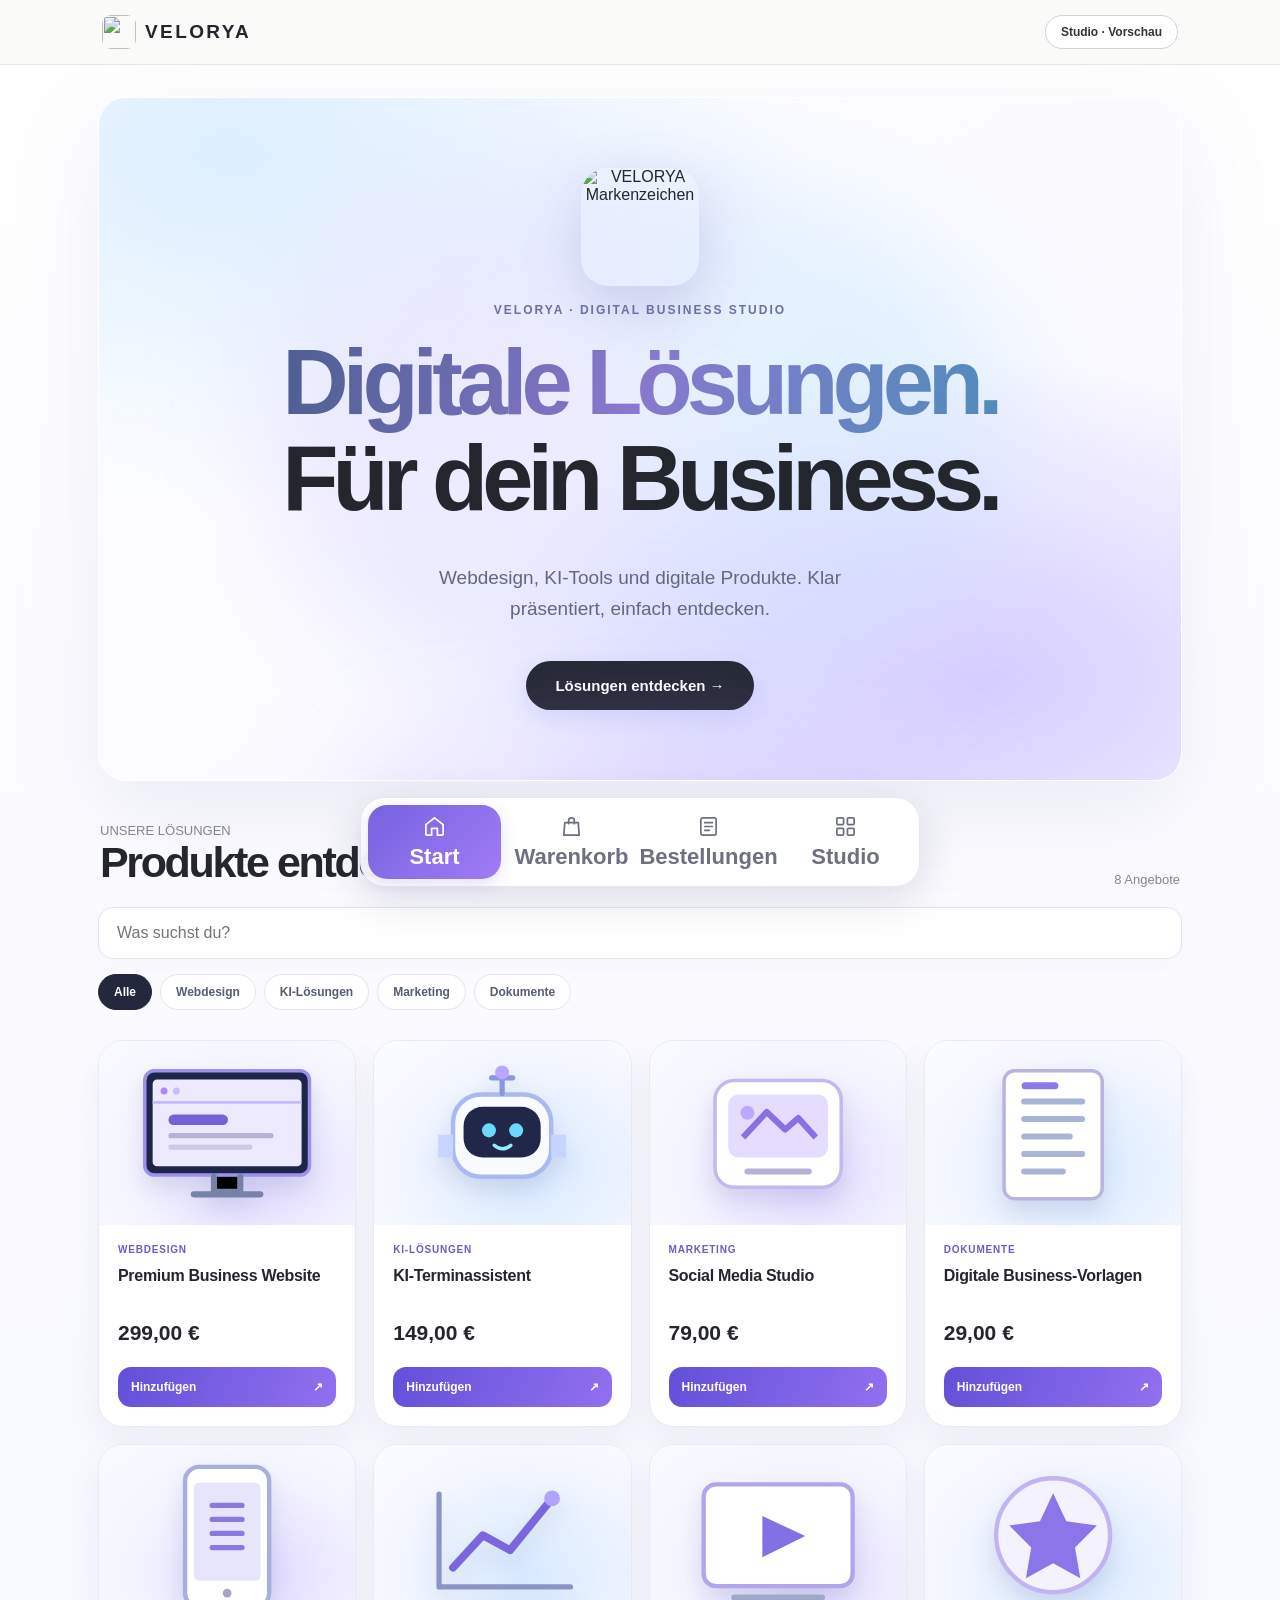
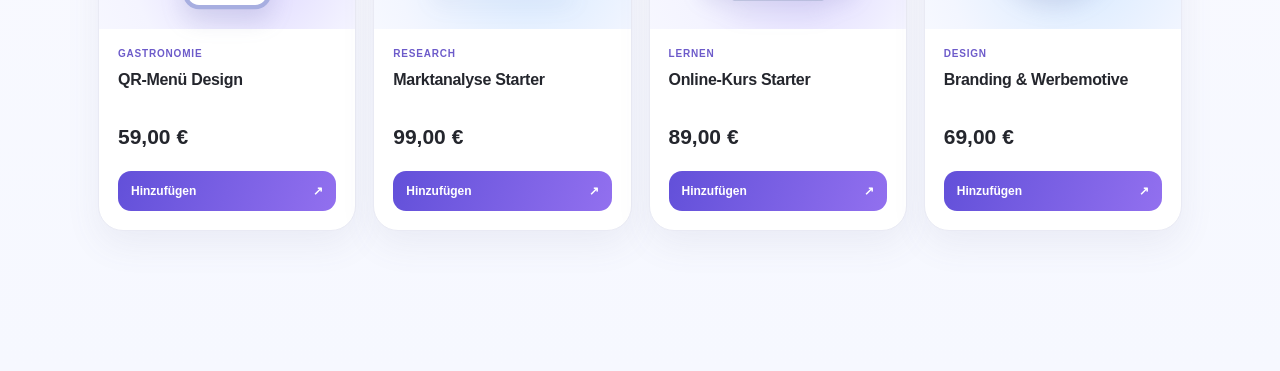
==== velorya-clear/index.html @ 8ffad07c "Publish clean and organized VELORYA preview" ====
<!doctype html><html lang="de"><head><meta charset="utf-8"><meta name="viewport" content="width=device-width,initial-scale=1,viewport-fit=cover"><meta name="theme-color" content="#fafaf8"><title>VELORYA — Clear Edition</title><style>:root{font-family:-apple-system,BlinkMacSystemFont,"SF Pro Display","Segoe UI",sans-serif;color:#1d1d1f;background:#fff}*{box-sizing:border-box}html{scroll-behavior:smooth}body{margin:0;background:#fff}button,input{font:inherit}button{cursor:pointer}header{position:sticky;top:0;background:#ffffffdc;backdrop-filter:saturate(180%) blur(20px);z-index:5;border-bottom:1px solid #0000000b}.top{max-width:1120px;margin:auto;padding:15px 22px;display:flex;align-items:center;justify-content:space-between}.brand{font-weight:750;font-size:19px;letter-spacing:2px}.brand b{color:#1d1d1f}.pill{border:1px solid #d2d2d7;background:#fff;color:#333;border-radius:100px;padding:9px 15px;font-size:12px;font-weight:650}main{max-width:1120px;margin:auto;padding:20px 18px 120px}.hero{position:relative;overflow:hidden;background:radial-gradient(ellipse at 70% 105%,#6655b6 0,#1d244a 30%,transparent 65%),linear-gradient(145deg,#07080f,#11182b);border-radius:28px;color:#fff;padding:60px 30px;margin:12px 0 42px;min-height:390px;display:flex;flex-direction:column;align-items:center;justify-content:center;text-align:center}.hero:after{content:"";position:absolute;width:80%;height:110px;bottom:-85px;border-radius:50%;background:#a49cff;filter:blur(60px);opacity:.55}.eyebrow{font-size:12px;letter-spacing:2px;font-weight:650;color:#b9b8ff}.hero h1{font-size:clamp(41px,7vw,76px);letter-spacing:-3px;line-height:1.05;margin:18px 0;max-width:780px;font-weight:750}.hero h1 em{font-style:normal;color:#e2e4ff}.hero p{color:#c5c8d4;max-width:540px;line-height:1.6;font-size:16px}.cta{background:#f5f5f7;color:#1d1d1f;border:0;padding:14px 24px;border-radius:100px;font-weight:650;width:max-content;margin-top:18px}.section{display:flex;align-items:end;justify-content:space-between;margin:32px 2px 20px}.section h2{font-size:clamp(25px,4vw,36px);letter-spacing:-1.2px;margin:0}.muted{color:#86868b;font-size:13px}.grid{display:grid;grid-template-columns:repeat(2,minmax(0,1fr));gap:16px}.product{background:#f5f5f7;border:1px solid #eeeef0;border-radius:22px;overflow:hidden;transition:transform .2s}.product:hover{transform:translateY(-3px)}.art{height:155px;display:grid;place-items:center;font-size:62px;background:radial-gradient(circle at 50% 90%,#dcdaf7,#f5f5f7 65%)}.product:nth-child(2n) .art{background:radial-gradient(circle at 50% 90%,#d9e9f9,#f5f5f7 65%)}.product .inside{padding:17px}.tag{color:#6e6e73;font-size:10px;font-weight:700;text-transform:uppercase;letter-spacing:1px}.product h3{font-size:16px;line-height:1.35;min-height:44px;margin:10px 0}.price{font-size:21px;font-weight:750;margin:14px 0}.buy{border:0;background:#0071e3;color:white;border-radius:100px;padding:12px;width:100%;font-size:12px;font-weight:650}.nav{position:fixed;bottom:0;left:0;right:0;background:#fffffff0;backdrop-filter:blur(20px);border-top:1px solid #e5e5e7;display:flex;justify-content:space-around;padding:11px 5px calc(11px + env(safe-area-inset-bottom));z-index:10}.nav button{border:0;background:transparent;color:#86868b;display:flex;flex-direction:column;align-items:center;gap:5px;font-size:11px;font-weight:650;min-width:66px}.nav button.active{color:#0071e3}.nav span{font-size:22px}.panel{background:#f5f5f7;border:1px solid #eee;border-radius:22px;padding:21px;margin-bottom:15px}.panel h2{margin:0 0 12px;font-size:22px}.statgrid{display:grid;grid-template-columns:1fr 1fr;gap:12px}.stat{background:#fff;padding:18px;border-radius:17px}.stat strong{display:block;font-size:25px;margin-top:12px}.stat small{color:#86868b}.notice{background:#fff7e8;border:1px solid #f1dda6;padding:15px;border-radius:15px;color:#795817;font-size:13px;line-height:1.6;margin:14px 0}.line{display:flex;justify-content:space-between;align-items:center;gap:10px;border-bottom:1px solid #dedee1;padding:15px 0}.line:last-child{border:0}.search{background:#f5f5f7;color:#1d1d1f;border:1px solid #e5e5e7;padding:16px 18px;border-radius:15px;width:100%;margin:0 0 18px;outline:none}.search:focus{border-color:#0071e3}.empty{text-align:center;color:#86868b;padding:45px 10px}.qty{background:#e5e5ea;padding:8px 12px;border-radius:10px;border:0}.checkout{background:#0071e3;color:#fff;border:0;padding:16px;border-radius:100px;width:100%;font-weight:700}.small{font-size:12px;color:#86868b;line-height:1.6}@media(min-width:700px){.grid{grid-template-columns:repeat(4,1fr)}.art{height:190px}.hero{padding:70px}.nav{max-width:600px;left:50%;transform:translateX(-50%);border-radius:22px 22px 0 0}}
.brand{display:flex;align-items:center;gap:9px;letter-spacing:2.4px}.brand img{border-radius:9px}.hero-mark{width:82px;height:82px;object-fit:contain;border-radius:20px;margin-bottom:17px;box-shadow:0 15px 50px #7665cc55}.hero{min-height:460px}.hero h1{font-weight:700}.product{box-shadow:0 6px 25px #11111108}.product .inside{padding:19px}.buy:hover,.checkout:hover{background:#005bb5}@media(min-width:700px){.hero-mark{width:100px;height:100px}}

/* VELORYA light porcelain palette */
:root{color:#24262d;background:#fafaf8}body{background:#fafaf8}header{background:#fafaf8e8;border-bottom-color:#e7e8ed}.hero{background:radial-gradient(ellipse at 85% 88%,#dcd5f5 0%,transparent 47%),radial-gradient(ellipse at 10% 0%,#e5e9f5,transparent 58%),linear-gradient(135deg,#f8f9fc,#eef1f8);color:#24262d;border:1px solid #e7e9f0;box-shadow:0 14px 45px #4050700c}.hero:after{background:#b5a5eb;opacity:.2}.hero h1 em{color:#4a5c90}.hero p{color:#626979}.eyebrow{color:#6b70a0}.cta{background:#4778d8;color:white;box-shadow:0 8px 22px #4778d822}.product{background:#f0f2f5;border-color:#e9ebf0}.art{background:radial-gradient(circle at 50% 85%,#dcd5f5,#f0f2f5 70%)}.product:nth-child(2n) .art{background:radial-gradient(circle at 50% 85%,#dce8f9,#f0f2f5 70%)}.buy,.checkout{background:#4778d8}.buy:hover,.checkout:hover{background:#3262bf}.search,.panel{background:#f0f2f5}.nav{background:#fafaf8f0}.nav button.active{color:#4778d8}.hero-mark{box-shadow:0 12px 32px #7e8bb522}

/* VELORYA cinematic light experience */
body{background:linear-gradient(180deg,#fff 0%,#fafaff 52%,#f6f8ff 100%)}
.hero{min-height:580px;isolation:isolate;background:radial-gradient(ellipse 65% 65% at 82% 85%,#c6b9ffb0 0%,transparent 72%),radial-gradient(ellipse 70% 70% at 12% 8%,#dceeff 0%,transparent 75%),linear-gradient(140deg,#fff,#f7f7ff);box-shadow:0 28px 90px #8184b122;border:1px solid #fff;position:relative}
.hero:before{content:"";position:absolute;inset:9% 15%;border-radius:50%;background:conic-gradient(from 180deg,#c2caff55,#e6ddff88,#c7e8ff77,#c2caff55);filter:blur(55px);animation:aurora 14s ease-in-out infinite alternate;z-index:-1}
.hero:after{content:"";width:58%;height:140px;bottom:-96px;left:21%;background:#b3a3ff;opacity:.28;filter:blur(58px)}
.hero-mark{width:118px;height:118px;border-radius:27px;box-shadow:0 20px 55px #7776b744;animation:floatMark 6s ease-in-out infinite}
.hero h1{font-size:clamp(44px,8.5vw,92px);letter-spacing:-.065em;line-height:1.04;max-width:900px;animation:riseIn .9s ease both}
.hero h1 em{background:linear-gradient(105deg,#4d5e91,#8978cf,#508cbb);background-clip:text;-webkit-background-clip:text;color:transparent}
.hero p{font-size:clamp(15px,2.2vw,19px);max-width:590px}
.hero .cta{padding:16px 29px;font-size:15px;background:#242733;color:#fff;transition:transform .2s,box-shadow .2s}
.hero .cta:hover{transform:translateY(-3px);box-shadow:0 14px 35px #2225}
.product{background:#fff;border:1px solid #edf0f6;box-shadow:0 14px 45px #3540660c;transition:transform .3s,box-shadow .3s}
.product:hover{transform:translateY(-7px);box-shadow:0 22px 60px #3540661b}
.art{height:180px;background:radial-gradient(circle at 50% 70%,#dcd7fb,#f7f8fc 68%);font-size:68px}
.product:nth-child(2n) .art{background:radial-gradient(circle at 50% 70%,#d5eaff,#f7f8fc 68%)}
.section h2{font-size:clamp(29px,4.5vw,43px);letter-spacing:-.055em}
@keyframes floatMark{0%,100%{transform:translateY(0)}50%{transform:translateY(-12px)}}@keyframes aurora{from{transform:translate(-4%,-3%) scale(.9)}to{transform:translate(5%,4%) scale(1.12)}}@keyframes riseIn{from{opacity:0;transform:translateY(18px)}to{opacity:1;transform:translateY(0)}}
@media(max-width:600px){.hero{min-height:565px;padding:48px 24px}.hero-mark{width:100px;height:100px}.hero h1{font-size:clamp(40px,10vw,59px)}.art{height:150px}}
@media(prefers-reduced-motion:reduce){.hero:before,.hero-mark,.hero h1{animation:none}html{scroll-behavior:auto}}

/* Floating iOS-inspired bottom navigation */
.nav{position:fixed;bottom:calc(13px + env(safe-area-inset-bottom));left:14px;right:14px;width:auto;max-width:560px;margin:auto;transform:none;padding:7px;display:grid;grid-template-columns:repeat(4,minmax(0,1fr));gap:4px;background:#ffffffef;border:1px solid #e8e8f2;border-radius:25px;box-shadow:0 12px 45px #26214b24;backdrop-filter:blur(22px) saturate(180%);-webkit-backdrop-filter:blur(22px) saturate(180%)}.nav button{position:relative;min-width:0;padding:10px 3px 9px;border-radius:19px;gap:5px;color:#6c7181;font-size:10px;line-height:1.2;font-weight:600;transition:background .2s,color .2s,transform .2s}.nav button.active{background:linear-gradient(135deg,#7662df,#a17cf5);color:#fff;box-shadow:0 5px 15px #7b63da30}.nav button:active{transform:scale(.96)}.nav-icon{position:relative;display:flex;align-items:center;justify-content:center;width:24px;height:24px;font-size:inherit}.nav-icon svg{display:block;width:23px;height:23px;fill:none;stroke:currentColor;stroke-width:1.8;stroke-linecap:round;stroke-linejoin:round}.nav-label{font-size:10px}.nav-dot{position:absolute;top:-4px;right:-6px;width:8px;height:8px;border-radius:50%;background:#8065ea;border:2px solid white}.nav button.active .nav-dot{background:#fff;border-color:#8268e7}main{padding-bottom:140px}@media(min-width:700px){.nav{left:50%;right:auto;width:min(560px,calc(100% - 28px));transform:translateX(-50%);border-radius:25px}}

/* Product gallery redesign */
.grid{gap:17px}.product{overflow:hidden;background:#fff;border:1px solid #e9eaf4;border-radius:25px;box-shadow:0 14px 35px #5e628515}.art{height:184px;display:flex;align-items:center;justify-content:center;background:radial-gradient(ellipse at 60% 70%,#ded7ff 0%,#f4f4ff 55%,#f9faff 100%)}.product:nth-child(2n) .art{background:radial-gradient(ellipse at 60% 70%,#d8eaff 0%,#f3f6ff 60%,#fbfcff 100%)}.art svg{display:block;width:100%;height:100%;max-width:260px;filter:drop-shadow(0 12px 11px #5d60972a);transition:transform .35s ease}.product:hover .art svg{transform:translateY(-5px) scale(1.035)}.product .inside{padding:19px}.product .tag{font-size:10px;color:#6d5bca;font-weight:750;letter-spacing:.8px}.product h3{font-size:16px;line-height:1.35;min-height:46px;letter-spacing:-.3px}.product .price{font-size:21px;margin:14px 0}.product .buy{background:linear-gradient(110deg,#6250d9,#9270ef);border-radius:13px;font-size:12px;padding:13px;display:flex;align-items:center;justify-content:space-between}.product .buy:hover{background:linear-gradient(110deg,#5240c7,#805be2)}@media(max-width:420px){.grid{gap:12px}.art{height:148px}.product .inside{padding:14px}.product h3{font-size:14px;min-height:42px}.product .price{font-size:19px}}

/* Clean discovery layout */
.hero{min-height:470px}.hero h1{max-width:760px}.hero p{max-width:470px}.section{margin-top:40px}.catalog-tools{margin:0 0 22px}.search{display:block;margin-bottom:13px;background:#fff;border:1px solid #e2e6ee;box-shadow:0 5px 20px #33446608}.filters{display:flex;align-items:center;gap:8px;overflow-x:auto;scrollbar-width:none;padding:2px 0 8px}.filters::-webkit-scrollbar{display:none}.filter{flex:0 0 auto;border:1px solid #e2e5ee;border-radius:100px;background:#fff;color:#555e70;padding:10px 15px;font-size:12px;font-weight:650}.filter.selected{background:#24283c;color:#fff;border-color:#24283c}.product .inside{display:flex;flex-direction:column;min-height:190px}.product .price{margin-top:auto}.product .buy{margin-top:8px}.grid{align-items:stretch}#catalog{scroll-margin-top:95px}@media(max-width:600px){.hero{min-height:425px;padding:40px 22px}.hero h1{font-size:clamp(37px,9vw,53px)}.hero-mark{width:77px;height:77px}.section h2{font-size:28px}.product .inside{min-height:187px}}
</style></head><body><div id="app"></div><script>const productArt={
1:'<rect x="26" y="34" width="188" height="119" rx="11" fill="#1d2548" stroke="#9d91ed" stroke-width="4"/><rect x="35" y="44" width="170" height="99" rx="5" fill="#ede9ff"/><path d="M35 70h170" stroke="#c7bafc" stroke-width="3"/><circle cx="48" cy="57" r="4" fill="#aa8bf6"/><circle cx="62" cy="57" r="4" fill="#c8bbf9"/><rect x="53" y="84" width="68" height="12" rx="6" fill="#7662d8"/><rect x="53" y="105" width="120" height="6" rx="3" fill="#b6b4d5"/><rect x="53" y="118" width="96" height="6" rx="3" fill="#cbc9e5"/><path d="M105 155v17h30v-17M82 175h76" stroke="#7782a9" stroke-width="7" stroke-linecap="round"/>',
2:'<rect x="64" y="61" width="112" height="94" rx="32" fill="#f9fbff" stroke="#aab9f4" stroke-width="5"/><rect x="76" y="75" width="88" height="58" rx="22" fill="#202748"/><circle cx="105" cy="102" r="8" fill="#6ad8ff"/><circle cx="136" cy="102" r="8" fill="#6ad8ff"/><path d="M111 119q9 8 19 0" stroke="#9ae9ff" stroke-width="4" fill="none" stroke-linecap="round"/><path d="M120 60V43M108 42h24" stroke="#8799d8" stroke-width="6" stroke-linecap="round"/><circle cx="120" cy="36" r="8" fill="#bba6ff"/><path d="M64 107H47v26h17M176 107h17v26h-17" fill="#c7d4ff"/>',
3:'<rect x="48" y="45" width="144" height="122" rx="22" fill="#fff" stroke="#c4b8f2" stroke-width="4"/><rect x="63" y="61" width="114" height="72" rx="12" fill="#e4ddff"/><path d="m80 110 27-29 21 20 15-13 20 22" stroke="#8971e5" stroke-width="7" fill="none" stroke-linejoin="round"/><circle cx="85" cy="82" r="8" fill="#bca9ff"/><path d="M85 149h70" stroke="#b7b0d7" stroke-width="7" stroke-linecap="round"/>',
4:'<rect x="64" y="34" width="112" height="146" rx="12" fill="#fff" stroke="#b9b4df" stroke-width="4"/><path d="M87 69h66M87 89h66M87 109h52M87 129h66M87 149h44" stroke="#a9b5d6" stroke-width="7" stroke-linecap="round"/><rect x="84" y="47" width="42" height="8" rx="4" fill="#8c7ae7"/>',
5:'<rect x="72" y="25" width="96" height="160" rx="16" fill="#fff" stroke="#a7aee0" stroke-width="5"/><rect x="82" y="43" width="76" height="112" rx="6" fill="#e7e5fb"/><path d="M103 69h34M103 85h34M103 101h34M103 117h34" stroke="#8b79dd" stroke-width="6" stroke-linecap="round"/><circle cx="120" cy="169" r="5" fill="#a5a5c8"/>',
6:'<path d="M48 162V56M48 162h150" stroke="#8b94c2" stroke-width="6" stroke-linecap="round"/><path d="m64 140 34-37 31 17 48-59" stroke="#7c66df" stroke-width="9" fill="none" stroke-linecap="round" stroke-linejoin="round"/><circle cx="177" cy="61" r="9" fill="#b1a2ff"/>',
7:'<rect x="35" y="45" width="170" height="116" rx="14" fill="#fff" stroke="#b1a6eb" stroke-width="5"/><path d="m102 81 49 23-49 24z" fill="#8270e5"/><path d="M70 174h100" stroke="#9ea9c8" stroke-width="7" stroke-linecap="round"/>',
8:'<circle cx="120" cy="103" r="65" fill="#f5f2ff" stroke="#c2b3f2" stroke-width="5"/><path d="m120 55 15 32 35 5-25 25 6 35-31-17-31 17 6-35-25-25 35-5z" fill="#8b76e9"/>'
};function artFor(id){return '<svg viewBox="0 0 240 210" role="img" aria-label="Illustration" xmlns="http://www.w3.org/2000/svg">'+productArt[id]+'</svg>'}
const products=[{id:1,name:'Premium Business Website',cat:'Webdesign',price:299,icon:'🌐',desc:'Modernes Website-Konzept mit mobiloptimiertem Design.'},{id:2,name:'KI-Terminassistent',cat:'KI-Lösungen',price:149,icon:'🤖',desc:'Konzept für einen intelligenten Terminservice.'},{id:3,name:'Social Media Studio',cat:'Marketing',price:79,icon:'✨',desc:'Content-Paket für professionelle Social-Media-Auftritte.'},{id:4,name:'Digitale Business-Vorlagen',cat:'Dokumente',price:29,icon:'📄',desc:'Vorlagen für Geschäftsabläufe und Planung.'},{id:5,name:'QR-Menü Design',cat:'Gastronomie',price:59,icon:'🍽️',desc:'Digitales Menü-Konzept für Restaurants.'},{id:6,name:'Marktanalyse Starter',cat:'Research',price:99,icon:'📈',desc:'Strukturierte Markt- und Wettbewerbsübersicht.'},{id:7,name:'Online-Kurs Starter',cat:'Lernen',price:89,icon:'🎓',desc:'Modulare Lernmaterialien und Kursstruktur.'},{id:8,name:'Branding & Werbemotive',cat:'Design',price:69,icon:'🎨',desc:'Konzeptpaket für visuelle Markenkommunikation.'}];
let category='Alle',page='shop',search='',cart=JSON.parse(localStorage.getItem('bai_cart')||'{}'),demoOrders=JSON.parse(localStorage.getItem('bai_orders')||'[]'),admin=false;const money=n=>n.toLocaleString('de-DE',{style:'currency',currency:'EUR'});const save=()=>{localStorage.setItem('bai_cart',JSON.stringify(cart));localStorage.setItem('bai_orders',JSON.stringify(demoOrders))};const total=()=>products.reduce((s,p)=>s+p.price*(cart[p.id]||0),0);const app=document.getElementById('app');
function render(){let content='';if(page==='shop'){content=`<div class="hero"><img class="hero-mark" src="velorya-mark.svg" alt="VELORYA Markenzeichen"><div class="eyebrow">VELORYA · DIGITAL BUSINESS STUDIO</div><h1><em>Digitale Lösungen.</em><br>Für dein Business.</h1><p>Webdesign, KI-Tools und digitale Produkte. Klar präsentiert, einfach entdecken.</p><button class="cta" onclick="document.getElementById('catalog').scrollIntoView({behavior:'smooth'})">Lösungen entdecken →</button></div><div class="section" id="catalog"><div><div class="muted">UNSERE LÖSUNGEN</div><h2>Produkte entdecken.</h2></div><div class="muted">${products.length} Angebote</div></div><div class="catalog-tools"><input aria-label="Produkte suchen" class="search" placeholder="Was suchst du?" value="${search.replaceAll('"','&quot;')}" oninput="search=this.value;render();document.querySelector('.search')?.focus()"><div class="filters">${['Alle','Webdesign','KI-Lösungen','Marketing','Dokumente'].map(c=>`<button class="filter ${category===c?'selected':''}" onclick="filterCategory('${c}')">${c}</button>`).join('')}</div></div><div class="grid">${products.filter(p=>(category==='Alle'||p.cat===category)&&(p.name+' '+p.cat).toLowerCase().includes(search.toLowerCase())).map(p=>`<article class="product"><div class="art">${artFor(p.id)}</div><div class="inside"><div class="tag">${p.cat}</div><h3>${p.name}</h3><div class="price">${money(p.price)}</div><button class="buy" onclick="add(${p.id})">Hinzufügen <span aria-hidden="true">↗</span></button></div></article>`).join('')}</div>`}else if(page==='cart'){content=`<div class="section"><h2>Warenkorb</h2><span class="muted">Demo</span></div><div class="panel">${Object.entries(cart).filter(([,q])=>q>0).length?products.filter(p=>cart[p.id]>0).map(p=>`<div class="line"><div><strong>${p.icon} ${p.name}</strong><div class="muted">${money(p.price)} pro Stück</div></div><div><button class="qty" onclick="change(${p.id},-1)">−</button> ${cart[p.id]} <button class="qty" onclick="change(${p.id},1)">+</button></div></div>`).join('')+`<div class="line"><strong>Gesamt</strong><strong>${money(total())}</strong></div><div class="notice">Nur Demo-Bestellung. Es erfolgt keine Zahlung, Lieferung oder verbindliche Bestellung.</div><button class="checkout" onclick="order()">Demo-Bestellung simulieren</button>`:'<div class="empty">🛍️<h3>Dein Warenkorb ist leer</h3>Entdecke unsere digitalen Angebote.</div>'}</div>`}else if(page==='orders'){content=`<div class="section"><h2>Bestellungen</h2><span class="muted">Lokal gespeichert</span></div><div class="panel">${demoOrders.length?demoOrders.map(o=>`<div class="line"><div><strong>Demo #${o.id}</strong><div class="muted">${o.date}</div></div><strong>${money(o.total)}</strong></div>`).join(''):'<div class="empty">📦<h3>Noch keine Demo-Bestellungen</h3></div>'}</div>`}else if(page==='admin'){content=`<div class="section"><h2>Business-Zentrale</h2><span class="pill">DEMO</span></div><div class="notice">VELORYA ist derzeit eine öffentliche, lokale Vorschau. Kein sicherer Admin-Login, keine echten Zahlungen, keine Serververbindung. Keine vertraulichen Daten eingeben.</div><div class="panel"><h2>Geschäftsübersicht</h2><div class="statgrid"><div class="stat"><small>Echter Umsatz</small><strong>0,00 €</strong></div><div class="stat"><small>Verfügbarer echter Gewinn</small><strong>0,00 €</strong></div><div class="stat"><small>Einkaufsbudget</small><strong>0,00 €</strong></div><div class="stat"><small>Demo-Bestellungen</small><strong>${demoOrders.length}</strong></div></div></div><div class="panel"><h2>KI-Agenten</h2>${[['Produktentwicklung','Konzept'],['Verkauf','Nicht verbunden'],['Zahlungsprüfung','Nicht verbunden'],['Wiederverkauf','Gesperrt']].map(x=>`<div class="line"><span>${x[0]}</span><strong class="muted">${x[1]}</strong></div>`).join('')}</div><div class="panel"><h2>Einkaufsregeln</h2><p>Produkte dürfen erst nach bestätigtem, tatsächlich verfügbarem Gewinn und nach Prüfung der Wiederverkaufsrechte eingekauft werden.</p><div class="line"><span>Automatischer Einkauf</span><strong>Aus</strong></div><div class="line"><span>Startkapital für Handel</span><strong>0,00 €</strong></div><div class="line"><span>Maximaler Anteil am Gewinn</span><strong>30 % (Planwert)</strong></div></div>`}app.innerHTML=`<header><div class="top"><div class="brand"><img src="velorya-mark.svg" alt="" width="34" height="34"> <span>VELORYA</span></div><button class="pill" onclick="go('admin')">Studio · Vorschau</button></div></header><main>${content}</main><nav class="nav" aria-label="Hauptnavigation">${[['shop','Start'],['cart','Warenkorb'],['orders','Bestellungen'],['admin','Studio']].map(([p,l])=>`<button type="button" aria-label="${l}" aria-current="${page===p?'page':'false'}" class="${page===p?'active':''}" onclick="go('${p}')"><span class="nav-icon">${({shop:`<svg viewBox="0 0 24 24"><path d="m3 10 9-7 9 7v10a1 1 0 0 1-1 1h-5v-7H9v7H4a1 1 0 0 1-1-1z"/></svg>`,cart:`<svg viewBox="0 0 24 24"><path d="M5 8h14l1 13H4L5 8z"/><path d="M9 9V6a3 3 0 0 1 6 0v3"/></svg>`,orders:`<svg viewBox="0 0 24 24"><rect x="4" y="3" width="16" height="18" rx="2"/><path d="M8 8h8M8 12h8M8 16h5"/></svg>`,admin:`<svg viewBox="0 0 24 24"><rect x="3" y="3" width="7" height="7" rx="1"/><rect x="14" y="3" width="7" height="7" rx="1"/><rect x="3" y="14" width="7" height="7" rx="1"/><rect x="14" y="14" width="7" height="7" rx="1"/></svg>`})[p]}${p==='cart'&&Object.values(cart).some(x=>x>0)?'<i class="nav-dot"></i>':''}</span><span class="nav-label">${l}</span></button>`).join('')}</nav>`}
function filterCategory(c){category=c;render();document.getElementById('catalog')?.scrollIntoView({block:'start'})}function go(p){page=p;search='';render();scrollTo(0,0)}function add(id){cart[id]=(cart[id]||0)+1;save();go('cart')}function change(id,d){cart[id]=Math.max(0,(cart[id]||0)+d);save();render()}function order(){if(!total())return;demoOrders.unshift({id:Date.now().toString().slice(-6),date:new Date().toLocaleString('de-DE'),total:total()});cart={};save();go('orders');alert('Demo-Bestellung gespeichert. Keine echte Zahlung oder Lieferung.')}render();
</script></body></html>
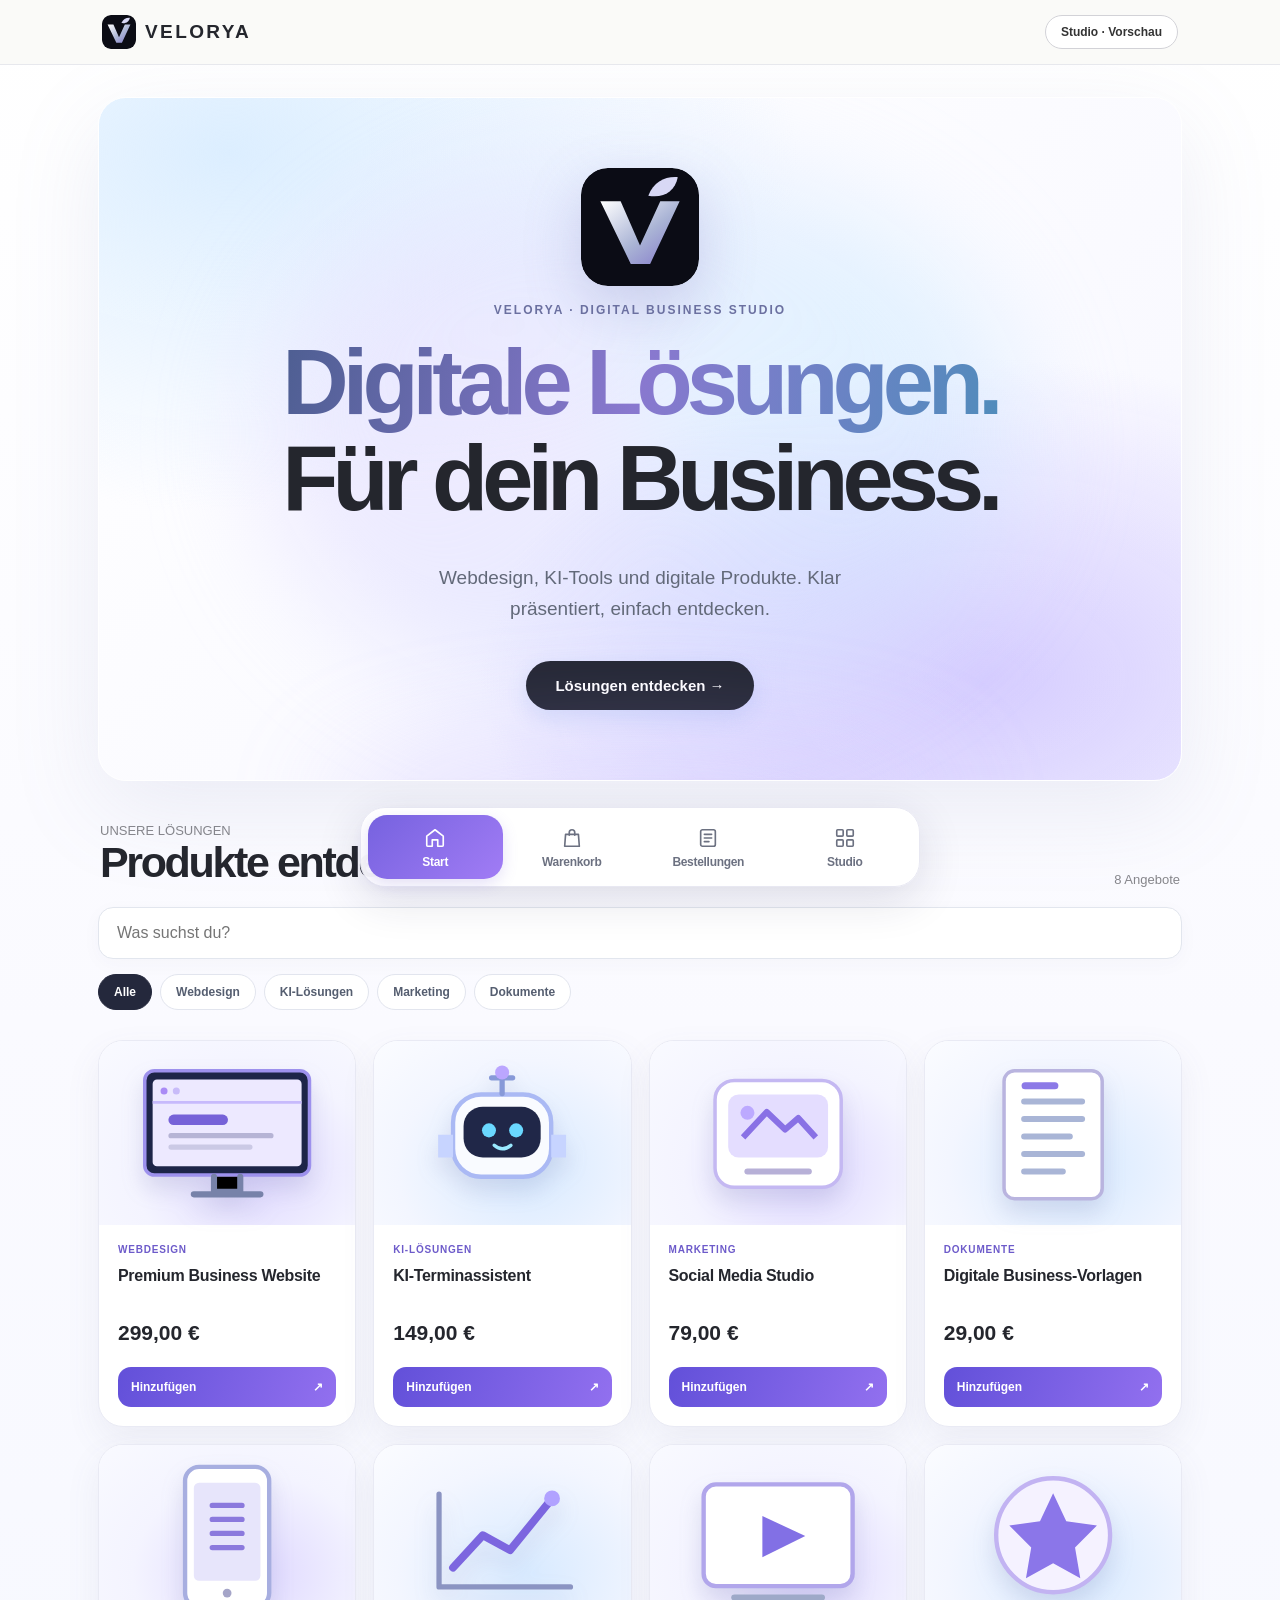
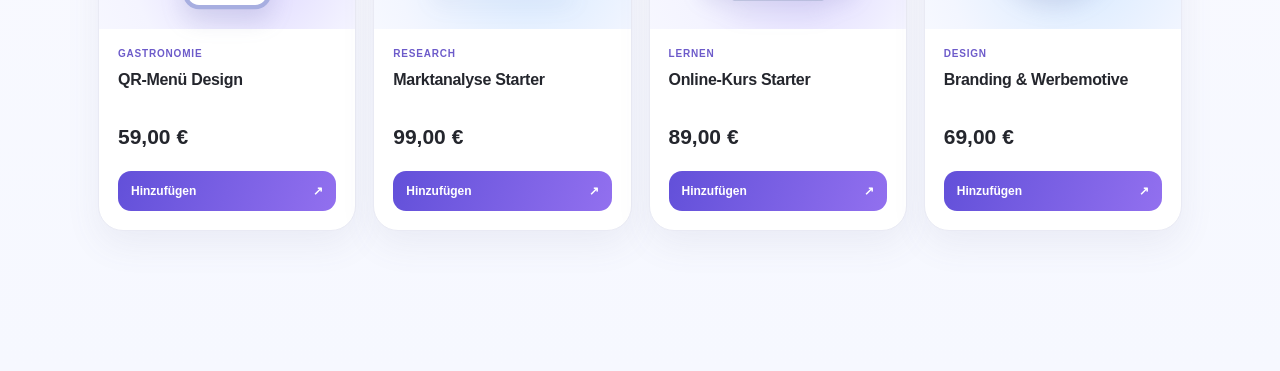
==== commit 9ec134cf: "Apply iPhone navigation hotfix to existing Clear Edition URL" ====
--- a/velorya-clear/index.html
+++ b/velorya-clear/index.html
@@ -32,6 +32,14 @@
 
 /* Clean discovery layout */
 .hero{min-height:470px}.hero h1{max-width:760px}.hero p{max-width:470px}.section{margin-top:40px}.catalog-tools{margin:0 0 22px}.search{display:block;margin-bottom:13px;background:#fff;border:1px solid #e2e6ee;box-shadow:0 5px 20px #33446608}.filters{display:flex;align-items:center;gap:8px;overflow-x:auto;scrollbar-width:none;padding:2px 0 8px}.filters::-webkit-scrollbar{display:none}.filter{flex:0 0 auto;border:1px solid #e2e5ee;border-radius:100px;background:#fff;color:#555e70;padding:10px 15px;font-size:12px;font-weight:650}.filter.selected{background:#24283c;color:#fff;border-color:#24283c}.product .inside{display:flex;flex-direction:column;min-height:190px}.product .price{margin-top:auto}.product .buy{margin-top:8px}.grid{align-items:stretch}#catalog{scroll-margin-top:95px}@media(max-width:600px){.hero{min-height:425px;padding:40px 22px}.hero h1{font-size:clamp(37px,9vw,53px)}.hero-mark{width:77px;height:77px}.section h2{font-size:28px}.product .inside{min-height:187px}}
+
+/* iPhone navigation legibility hotfix: override legacy .nav span selector */
+.nav{box-sizing:border-box;grid-template-columns:repeat(4,minmax(0,1fr));gap:2px;overflow:visible}
+.nav button{width:100%;min-width:0;max-width:100%;padding:10px 1px 9px;overflow:hidden;white-space:nowrap;justify-content:center;align-items:center}
+.nav .nav-label,.nav button .nav-label{display:block;width:100%;font-size:clamp(9px,2.5vw,12px)!important;line-height:1.25;font-weight:650;text-align:center;letter-spacing:-.025em;white-space:nowrap;overflow:hidden;text-overflow:clip}
+.nav .nav-icon,.nav button .nav-icon{display:flex;align-items:center;justify-content:center;width:25px;height:25px;font-size:inherit!important;flex-shrink:0}
+.nav .nav-icon svg{width:22px;height:22px;flex-shrink:0}
+@media(max-width:380px){.nav{left:10px;right:10px;padding:6px;gap:1px}.nav .nav-label{font-size:9px!important}}
 </style></head><body><div id="app"></div><script>const productArt={
 1:'<rect x="26" y="34" width="188" height="119" rx="11" fill="#1d2548" stroke="#9d91ed" stroke-width="4"/><rect x="35" y="44" width="170" height="99" rx="5" fill="#ede9ff"/><path d="M35 70h170" stroke="#c7bafc" stroke-width="3"/><circle cx="48" cy="57" r="4" fill="#aa8bf6"/><circle cx="62" cy="57" r="4" fill="#c8bbf9"/><rect x="53" y="84" width="68" height="12" rx="6" fill="#7662d8"/><rect x="53" y="105" width="120" height="6" rx="3" fill="#b6b4d5"/><rect x="53" y="118" width="96" height="6" rx="3" fill="#cbc9e5"/><path d="M105 155v17h30v-17M82 175h76" stroke="#7782a9" stroke-width="7" stroke-linecap="round"/>',
 2:'<rect x="64" y="61" width="112" height="94" rx="32" fill="#f9fbff" stroke="#aab9f4" stroke-width="5"/><rect x="76" y="75" width="88" height="58" rx="22" fill="#202748"/><circle cx="105" cy="102" r="8" fill="#6ad8ff"/><circle cx="136" cy="102" r="8" fill="#6ad8ff"/><path d="M111 119q9 8 19 0" stroke="#9ae9ff" stroke-width="4" fill="none" stroke-linecap="round"/><path d="M120 60V43M108 42h24" stroke="#8799d8" stroke-width="6" stroke-linecap="round"/><circle cx="120" cy="36" r="8" fill="#bba6ff"/><path d="M64 107H47v26h17M176 107h17v26h-17" fill="#c7d4ff"/>',
